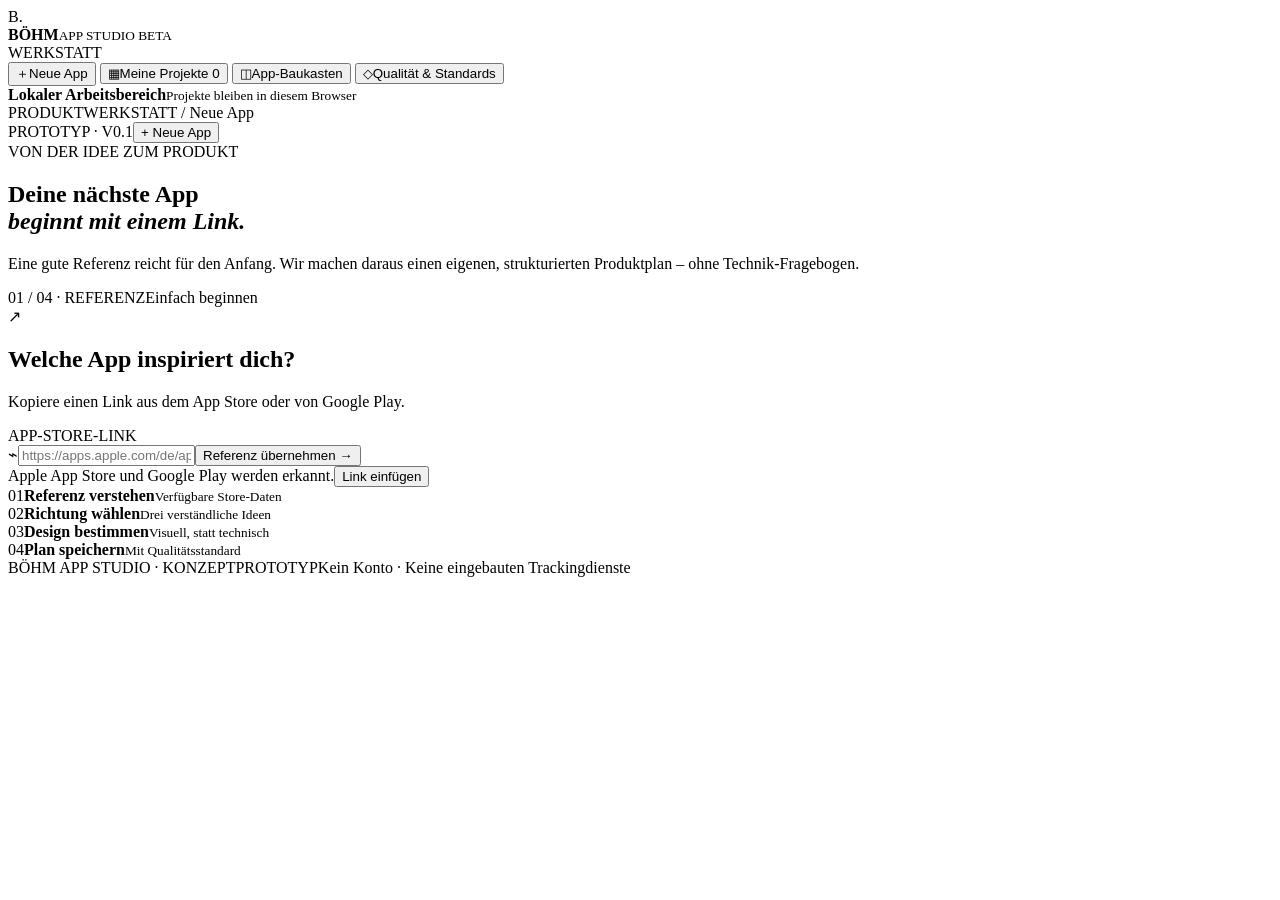
==== app-studio/index.html @ 1d3eb3e2 "Add Boehm App Studio prototype: app-studio/index.html" ====
<!doctype html>
<html lang="de">
<head>
  <meta charset="utf-8">
  <meta name="viewport" content="width=device-width, initial-scale=1, viewport-fit=cover">
  <meta name="theme-color" content="#f6f7f5">
  <meta name="robots" content="noindex,nofollow">
  <meta name="description" content="Böhm App Studio – aus einer App-Referenz einen eigenständigen, überprüfbaren Produktplan entwickeln.">
  <meta http-equiv="Content-Security-Policy" content="default-src 'self'; script-src 'self'; style-src 'self'; img-src 'self' data:; connect-src 'self' https://itunes.apple.com; object-src 'none'; base-uri 'none'; form-action 'none'; frame-ancestors 'none'">
  <meta name="referrer" content="no-referrer">
  <title>Böhm App Studio · Neue App</title>
  <link rel="stylesheet" href="./style.css">
  <script defer src="./app.js"></script>
</head>
<body>
  <div class="app-shell">
    <aside class="sidebar" aria-label="Hauptnavigation">
      <div class="brand"><div class="brand-icon" aria-hidden="true">B<span>.</span></div><div><strong>BÖHM</strong><small>APP STUDIO <span class="brand-ver">BETA</span></small></div></div>
      <div class="nav-group-label">WERKSTATT</div>
      <nav class="main-nav" id="mainNav">
        <button class="nav-link active" data-view="new" type="button"><span class="nav-icon" aria-hidden="true">＋</span>Neue App</button>
        <button class="nav-link" data-view="projects" type="button"><span class="nav-icon" aria-hidden="true">▦</span>Meine Projekte <span class="nav-count" id="navProjectCount">0</span></button>
        <button class="nav-link" data-view="modules" type="button"><span class="nav-icon" aria-hidden="true">◫</span>App-Baukasten</button>
        <button class="nav-link" data-view="quality" type="button"><span class="nav-icon" aria-hidden="true">◇</span>Qualität & Standards</button>
      </nav>
      <div class="sidebar-bottom"><span class="status-pulse"></span><div><strong>Lokaler Arbeitsbereich</strong><small>Projekte bleiben in diesem Browser</small></div></div>
    </aside>
    <div class="main-area">
      <header class="topbar"><div class="breadcrumb">PRODUKTWERKSTATT <span class="slash">/</span> <span id="breadcrumbCurrent">Neue App</span></div><div class="top-actions"><span class="top-pill">PROTOTYP · V0.1</span><button type="button" class="top-new" id="topNew">+ Neue App</button></div></header>
      <main class="content">
        <section id="view-new" class="view active">
          <div class="page-heading"><div class="eyebrow"><span class="eyebrow-line"></span> VON DER IDEE ZUM PRODUKT</div><h1>Deine nächste App<br><em>beginnt mit einem Link.</em></h1><p>Eine gute Referenz reicht für den Anfang. Wir machen daraus einen eigenen, strukturierten Produktplan – ohne Technik-Fragebogen.</p></div>
          <div class="progress-rail" aria-label="Fortschritt"><div class="progress-segment active" data-stepbar="1"></div><div class="progress-segment" data-stepbar="2"></div><div class="progress-segment" data-stepbar="3"></div><div class="progress-segment" data-stepbar="4"></div></div>
          <div class="step-caption"><span id="stepCaption">01 / 04 · REFERENZ</span><span id="stepRight">Einfach beginnen</span></div>
          <section class="step" id="step1" aria-labelledby="step1title">
            <div class="hero-panel">
              <div class="hero-header"><span class="round-glyph" aria-hidden="true">↗</span><div><h2 id="step1title">Welche App inspiriert dich?</h2><p>Kopiere einen Link aus dem App Store oder von Google Play.</p></div></div>
              <form id="importForm" novalidate><label for="storeUrl" class="input-label">APP-STORE-LINK</label><div class="url-wrap"><span class="url-icon" aria-hidden="true">⌁</span><input id="storeUrl" type="url" inputmode="url" autocomplete="url" spellcheck="false" placeholder="https://apps.apple.com/de/app/…" maxlength="2048" required aria-describedby="urlHelp"><button type="submit" id="startAnalysis" class="primary-btn">Referenz übernehmen <span aria-hidden="true">→</span></button></div><div class="field-foot"><span id="urlHelp">Apple App Store und Google Play werden erkannt.</span><button type="button" id="pasteBtn" class="text-action">Link einfügen</button></div></form>
              <div class="notice" id="importNotice" role="status" aria-live="polite" hidden></div>
              <div class="reference-card" id="referenceCard" hidden></div>
            </div>
            <div class="below-intro"><div><span class="mini-icon">01</span><strong>Referenz verstehen</strong><small>Verfügbare Store-Daten</small></div><div><span class="mini-icon">02</span><strong>Richtung wählen</strong><small>Drei verständliche Ideen</small></div><div><span class="mini-icon">03</span><strong>Design bestimmen</strong><small>Visuell, statt technisch</small></div><div><span class="mini-icon">04</span><strong>Plan speichern</strong><small>Mit Qualitätsstandard</small></div></div>
          </section>
          <section class="step" id="step2" hidden aria-labelledby="step2title"><div class="section-overline">DEINE PRODUKTRICHTUNG</div><h2 id="step2title">Was soll deine App besonders gut können?</h2><p class="step-lead">Wir haben drei Richtungen vorbereitet. Du kannst die Empfehlung direkt übernehmen.</p><div class="option-grid" id="ideaCards"></div>
            <details class="optional-details"><summary>Referenz ergänzen <span>freiwillig · falls Informationen fehlen</span></summary>
              <div class="optional-grid"><label>Bezeichnung der Beispiel-App<input id="manualAppName" type="text" placeholder="Name aus dem Store" maxlength="130"></label><label>App-Kategorie<select id="manualGenre"><option value="">Automatisch erkennen</option><option>Audio & Klang</option><option>Wohlbefinden</option><option>Lernen</option><option>Produktivität & Tools</option><option>Spiel & Interaktion</option><option>Alltag & Lifestyle</option></select></label></div>
              <label class="optional-review-label">Vorliegende Rezensionen oder Nutzerhinweise (optional, ein Hinweis je Zeile)<textarea id="manualReviews" placeholder="Hier nur Rezensionen einfügen, die du rechtmäßig verwenden darfst. Keine personenbezogenen Daten nötig." rows="3" maxlength="16000"></textarea></label>
              <p>Eigene Ergänzungen werden als manuelle Angaben gekennzeichnet. Die Rezensionen sind keine bestätigten Fehler.</p>
            </details><div class="step-actions"><button type="button" class="secondary-btn" data-back="1">← Zurück</button><button type="button" class="primary-btn" id="chooseIdea">Gestaltung auswählen <span aria-hidden="true">→</span></button></div></section>
          <section class="step" id="step3" hidden aria-labelledby="step3title"><div class="section-overline">DEINE DESIGNRICHTUNG</div><h2 id="step3title">Wie soll sich deine App anfühlen?</h2><p class="step-lead">Alle Entwürfe haben denselben Qualitätsstandard. Wähle nur die Gestaltung, die dir gefällt.</p><div class="design-grid" id="designCards"></div><div class="step-actions"><button type="button" class="secondary-btn" data-back="2">← Zurück</button><button type="button" class="primary-btn" id="chooseDesign">Produktplan erstellen <span aria-hidden="true">→</span></button></div></section>
          <section class="step" id="step4" hidden aria-labelledby="step4title"><div class="section-overline">DEIN PRODUKTPLAN</div><div class="finish-head"><div><h2 id="step4title">Ein guter Anfang. Alles Wesentliche bedacht.</h2><p class="step-lead">Der Plan verbindet deine Entscheidungen mit Aufgaben und Prüfungen. Die App selbst ist noch nicht programmiert.</p></div><span class="plan-chip">ENTWURF · V1</span></div><div class="plan-overview" id="planOverview"></div><div class="plan-detail" id="planDetail"></div><div class="final-actions"><button type="button" class="primary-btn" id="savePlan">Projekt speichern <span aria-hidden="true">→</span></button><button type="button" class="secondary-btn" id="downloadPlan">Masterplan herunterladen</button><button type="button" class="secondary-btn" id="copyPrompt">Auftrag für ChatGPT kopieren</button></div><div class="notice" id="planNotice" role="status" hidden></div><p class="footnote">Daten, Rezensionen und Quellen werden nicht erfunden. Ohne echte Build- und Store-Anbindung verwaltet dieser Prototyp ausschließlich die Planung.</p></section>
        </section>
        <section id="view-projects" class="view" hidden><div class="page-heading compact"><div class="eyebrow"><span class="eyebrow-line"></span> DEINE APP-SAMMLUNG</div><h1>Meine Projekte<span class="heading-dot">.</span></h1><p>Deine Entwürfe sind nur in diesem Browser gespeichert. Für einen Gerätewechsel exportiere die Projektdatei.</p></div><div class="projects-toolbar"><button type="button" id="exportAll" class="secondary-btn">Alle Projekte exportieren</button><label class="secondary-btn file-label" for="importAll">Projektdatei importieren</label><input id="importAll" type="file" accept="application/json,.json" hidden><button type="button" id="clearAll" class="danger-btn">Lokale Daten löschen</button></div><div id="projectList" class="project-list"></div></section>
        <section id="view-modules" class="view" hidden><div class="page-heading compact"><div class="eyebrow"><span class="eyebrow-line"></span> DIE GEMEINSAME BASIS</div><h1>App-Baukasten<span class="heading-dot">.</span></h1><p>Gemeinsame Standards statt jedes Projekt von vorn zu beginnen. Dies ist derzeit eine Planungsübersicht, keine installierte Modulbibliothek.</p></div><div class="module-grid" id="moduleList"></div></section>
        <section id="view-quality" class="view" hidden><div class="page-heading compact"><div class="eyebrow"><span class="eyebrow-line"></span> NICHTS WICHTIGES VERGESSEN</div><h1>Qualitätsstandard<span class="heading-dot">.</span></h1><p>Bei jedem Produktplan wird die gleiche Grundlage berücksichtigt. Eine erfolgreiche Prüfung kann erst nach realer Umsetzung gemeldet werden.</p></div><div class="quality-list" id="qualityList"></div></section>
      </main>
      <footer class="app-footer"><span>BÖHM APP STUDIO · KONZEPTPROTOTYP</span><span>Kein Konto · Keine eingebauten Trackingdienste</span></footer>
    </div>
  </div>
  <dialog id="modal"><div class="dialog-inner"><button type="button" id="closeModal" class="dialog-close" aria-label="Schließen">×</button><h2 id="modalTitle">Hinweis</h2><p id="modalText"></p><textarea id="modalTextarea" rows="9" readonly hidden></textarea><div class="modal-actions"><button type="button" id="modalCancel" class="secondary-btn">Abbrechen</button><button type="button" id="modalConfirm" class="primary-btn">Bestätigen</button></div></div></dialog>
</body>
</html>
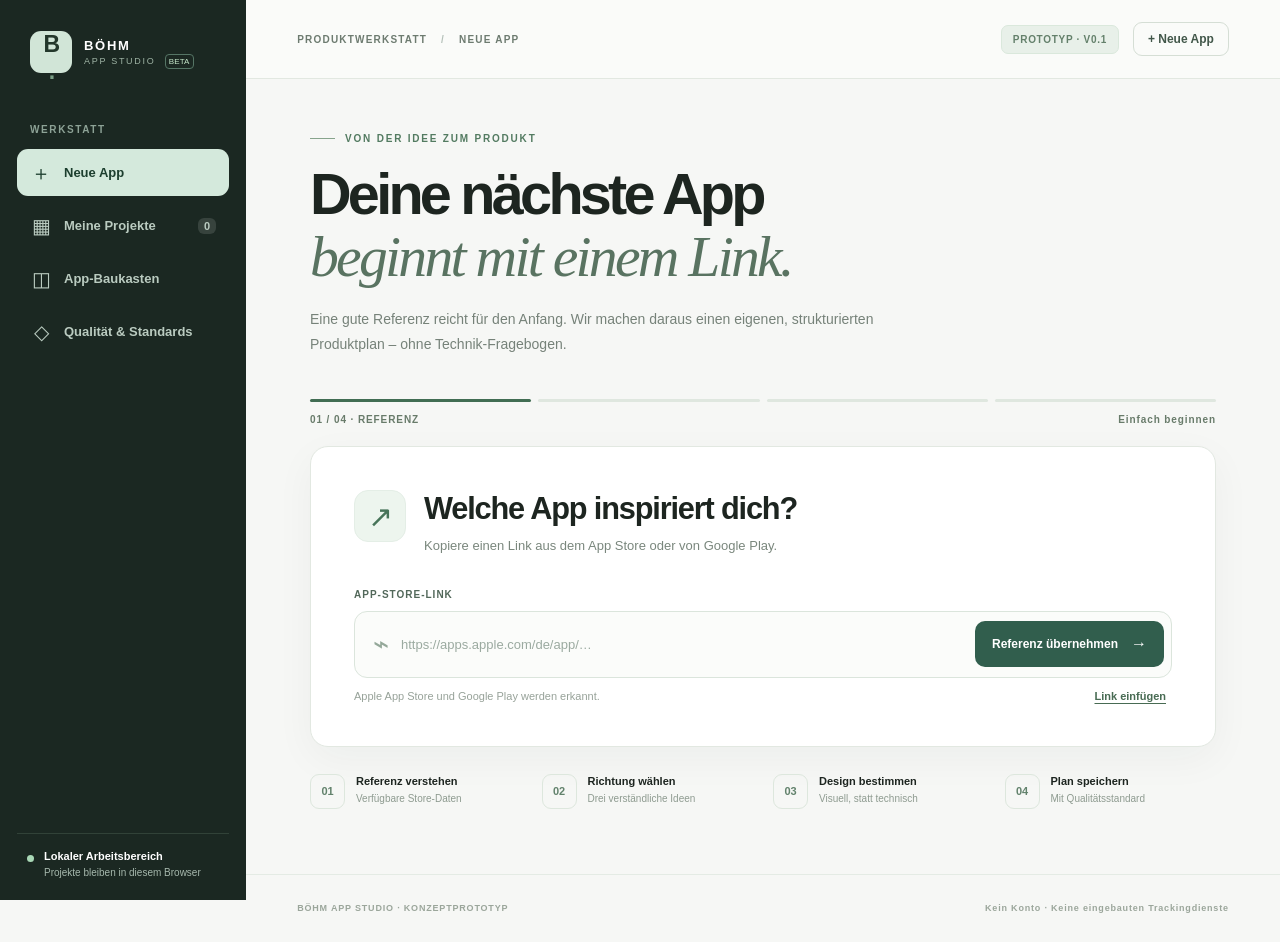
==== commit 26b3aa4f: "Add mood pilot one-click import and safe project version updates" ====
--- a/app-studio/index.html
+++ b/app-studio/index.html
@@ -50,7 +50,7 @@
           <section class="step" id="step3" hidden aria-labelledby="step3title"><div class="section-overline">DEINE DESIGNRICHTUNG</div><h2 id="step3title">Wie soll sich deine App anfühlen?</h2><p class="step-lead">Alle Entwürfe haben denselben Qualitätsstandard. Wähle nur die Gestaltung, die dir gefällt.</p><div class="design-grid" id="designCards"></div><div class="step-actions"><button type="button" class="secondary-btn" data-back="2">← Zurück</button><button type="button" class="primary-btn" id="chooseDesign">Produktplan erstellen <span aria-hidden="true">→</span></button></div></section>
           <section class="step" id="step4" hidden aria-labelledby="step4title"><div class="section-overline">DEIN PRODUKTPLAN</div><div class="finish-head"><div><h2 id="step4title">Ein guter Anfang. Alles Wesentliche bedacht.</h2><p class="step-lead">Der Plan verbindet deine Entscheidungen mit Aufgaben und Prüfungen. Die App selbst ist noch nicht programmiert.</p></div><span class="plan-chip">ENTWURF · V1</span></div><div class="plan-overview" id="planOverview"></div><div class="plan-detail" id="planDetail"></div><div class="final-actions"><button type="button" class="primary-btn" id="savePlan">Projekt speichern <span aria-hidden="true">→</span></button><button type="button" class="secondary-btn" id="downloadPlan">Masterplan herunterladen</button><button type="button" class="secondary-btn" id="copyPrompt">Auftrag für ChatGPT kopieren</button></div><div class="notice" id="planNotice" role="status" hidden></div><p class="footnote">Daten, Rezensionen und Quellen werden nicht erfunden. Ohne echte Build- und Store-Anbindung verwaltet dieser Prototyp ausschließlich die Planung.</p></section>
         </section>
-        <section id="view-projects" class="view" hidden><div class="page-heading compact"><div class="eyebrow"><span class="eyebrow-line"></span> DEINE APP-SAMMLUNG</div><h1>Meine Projekte<span class="heading-dot">.</span></h1><p>Deine Entwürfe sind nur in diesem Browser gespeichert. Für einen Gerätewechsel exportiere die Projektdatei.</p></div><div class="projects-toolbar"><button type="button" id="exportAll" class="secondary-btn">Alle Projekte exportieren</button><label class="secondary-btn file-label" for="importAll">Projektdatei importieren</label><input id="importAll" type="file" accept="application/json,.json" hidden><button type="button" id="clearAll" class="danger-btn">Lokale Daten löschen</button></div><div id="projectList" class="project-list"></div></section>
+        <section id="view-projects" class="view" hidden><div class="page-heading compact"><div class="eyebrow"><span class="eyebrow-line"></span> DEINE APP-SAMMLUNG</div><h1>Meine Projekte<span class="heading-dot">.</span></h1><p>Deine Entwürfe sind nur in diesem Browser gespeichert. Für einen Gerätewechsel exportiere die Projektdatei.</p></div><div class="projects-toolbar"><button type="button" id="exportAll" class="secondary-btn">Alle Projekte exportieren</button><label class="secondary-btn file-label" for="importAll">Projektdatei importieren</label><input id="importAll" type="file" accept="application/json,.json" hidden><button type="button" id="clearAll" class="danger-btn">Lokale Daten löschen</button></div><div class="pilot-invite"><div><span class="pilot-kicker">PILOTPROJEKT · REFERENZ MOODISTORY</span><strong>Stimmungskalender – Gefühle ohne Bewertung</strong><p>Vorbereiteter Masterplan, Design-Vorschau und dokumentierter Entwicklungsstand. Die echten App-Store-Builds stehen noch aus.</p></div><div class="pilot-invite-actions"><button type="button" class="primary-btn" id="pilotImport">Pilotprojekt übernehmen</button><a class="secondary-btn" href="https://matthiasboehm247.github.io/stimmungskalender-demo/" target="_blank" rel="noopener noreferrer">Design-Vorschau ansehen ↗</a></div></div><div id="projectList" class="project-list"></div></section>
         <section id="view-modules" class="view" hidden><div class="page-heading compact"><div class="eyebrow"><span class="eyebrow-line"></span> DIE GEMEINSAME BASIS</div><h1>App-Baukasten<span class="heading-dot">.</span></h1><p>Gemeinsame Standards statt jedes Projekt von vorn zu beginnen. Dies ist derzeit eine Planungsübersicht, keine installierte Modulbibliothek.</p></div><div class="module-grid" id="moduleList"></div></section>
         <section id="view-quality" class="view" hidden><div class="page-heading compact"><div class="eyebrow"><span class="eyebrow-line"></span> NICHTS WICHTIGES VERGESSEN</div><h1>Qualitätsstandard<span class="heading-dot">.</span></h1><p>Bei jedem Produktplan wird die gleiche Grundlage berücksichtigt. Eine erfolgreiche Prüfung kann erst nach realer Umsetzung gemeldet werden.</p></div><div class="quality-list" id="qualityList"></div></section>
       </main>
--- a/app-studio/style.css
+++ b/app-studio/style.css
@@ -0,0 +1,4 @@
+:root{--ink:#1d2520;--muted:#75817a;--hair:#e2e8e1;--page:#f6f7f5;--paper:#fff;--forest:#315e4d;--forest-dark:#244d3e;--shadow:0 12px 40px rgba(27,52,36,.045);font-family:Inter,-apple-system,BlinkMacSystemFont,"Segoe UI",Helvetica,Arial,sans-serif;color:var(--ink);font-synthesis:none}*{box-sizing:border-box}html{scroll-behavior:smooth}body{margin:0;background:var(--page);min-height:100vh;-webkit-font-smoothing:antialiased}button,input,textarea{font:inherit}button{cursor:pointer}button:disabled{cursor:default;opacity:.5}button:focus-visible,input:focus-visible,textarea:focus-visible{outline:3px solid #87b39b;outline-offset:3px}[hidden]{display:none!important}.app-shell{min-height:100vh;display:flex}.sidebar{background:#1b2822;color:#fff;flex:0 0 246px;min-height:100vh;position:sticky;top:0;height:100vh;padding:31px 17px 20px;display:flex;flex-direction:column}.brand{display:flex;gap:12px;align-items:center;padding:0 13px 46px}.brand-icon{height:42px;width:42px;border-radius:11px;background:#d1e5d7;color:#23372b;font-weight:840;font-size:23px;display:grid;place-items:center;letter-spacing:-.08em}.brand-icon span{color:#7a9e85}.brand strong{display:block;font-weight:780;letter-spacing:.13em;font-size:13px}.brand small{display:block;font-size:9px;letter-spacing:.19em;color:#9eb3a4;margin-top:3px}.brand-ver{color:#c6e8cb;font-size:8px;letter-spacing:.02em;border:1px solid #557565;border-radius:4px;padding:2px 3px;margin-left:5px}.nav-group-label{font-size:10px;letter-spacing:.16em;color:#8da296;font-weight:700;margin:5px 13px 14px}.main-nav{display:grid;gap:6px}.nav-link{color:#bacbc0;background:transparent;border:0;text-align:left;border-radius:11px;min-height:47px;display:flex;align-items:center;gap:12px;padding:0 13px;font-size:13px;font-weight:620}.nav-link:hover{background:#2b3c32;color:#fff}.nav-link.active{background:#d4e9dc;color:#1c3e2e;font-weight:730}.nav-icon{font-size:20px;line-height:1;width:22px;text-align:center}.nav-count{margin-left:auto;background:#ffffff20;font-size:11px;padding:2px 6px;border-radius:6px}.nav-link.active .nav-count{background:#bddac6}.sidebar-bottom{margin-top:auto;display:flex;gap:10px;padding:16px 10px 0;border-top:1px solid #314238}.status-pulse{width:7px;height:7px;border-radius:50%;background:#a9d8b6;margin-top:5px;flex-shrink:0}.sidebar-bottom strong{display:block;font-size:11px;font-weight:650}.sidebar-bottom small{display:block;color:#a6b8ad;font-size:10px;margin-top:4px;line-height:1.45}.main-area{flex:1;min-width:0;display:flex;flex-direction:column}.topbar{height:79px;border-bottom:1px solid var(--hair);display:flex;align-items:center;justify-content:space-between;padding:0 clamp(20px,4vw,65px);background:#fafbf9}.breadcrumb{font-size:10px;font-weight:750;letter-spacing:.12em;color:#6d7b70;text-transform:uppercase}.slash{color:#b4c0b9;padding:0 10px}.top-actions{display:flex;gap:14px;align-items:center}.top-pill{font-size:10px;letter-spacing:.07em;color:#64806b;background:#e8f0e9;border:1px solid #dae8dc;padding:8px 11px;border-radius:7px;font-weight:700}.top-new{border:1px solid #d5ded5;background:transparent;border-radius:9px;padding:9px 14px;font-weight:650;font-size:12px;color:#42574a}.top-new:hover{background:#eef3ed}.content{width:100%;max-width:1180px;padding:clamp(28px,4.2vw,68px) clamp(20px,5vw,70px) 65px;margin:0 auto;flex:1}.view{animation:appear .24s ease}@keyframes appear{from{opacity:0;transform:translateY(7px)}to{opacity:1;transform:translateY(0)}}.page-heading{max-width:760px;margin-bottom:43px}.page-heading.compact{margin-bottom:31px}.eyebrow{font-size:10px;letter-spacing:.18em;font-weight:820;color:#537b61;display:flex;align-items:center;gap:10px;margin-bottom:19px}.eyebrow-line{height:1px;width:25px;background:#87a48c}.page-heading h1{font-size:clamp(39px,4.5vw,65px);font-weight:770;letter-spacing:-.065em;line-height:1.08;margin:0 0 19px}.page-heading h1 em{font-family:Georgia,"Times New Roman",serif;font-weight:400;font-style:italic;letter-spacing:-.047em;color:#597361}.heading-dot{color:#88b08d}.page-heading p{max-width:575px;margin:0;font-size:14px;line-height:1.75;color:#768279}.progress-rail{display:flex;gap:7px;margin-bottom:12px}.progress-segment{height:3px;background:#dfe7df;flex:1;border-radius:4px}.progress-segment.active,.progress-segment.complete{background:#416d53}.step-caption{display:flex;justify-content:space-between;font-size:10px;letter-spacing:.09em;color:#687b6a;font-weight:720;margin-bottom:21px}.hero-panel,.step:not(#step1),.surface{background:var(--paper);border:1px solid var(--hair);box-shadow:var(--shadow);border-radius:18px}.hero-panel{padding:clamp(24px,4vw,43px)}.hero-header{display:flex;gap:18px;align-items:flex-start;margin-bottom:32px}.round-glyph{display:grid;place-items:center;border:1px solid #e4eee6;background:#edf5ee;width:52px;height:52px;flex-shrink:0;border-radius:14px;font-size:30px;font-weight:350;color:#477459}.hero-header h2,.step h2{font-size:clamp(24px,2.4vw,31px);letter-spacing:-.038em;line-height:1.18;margin:1px 0 9px;font-weight:750}.hero-header p{margin:0;color:#7a877d;font-size:13px;line-height:1.55}.input-label{font-size:10px;font-weight:780;letter-spacing:.1em;color:#52685a;display:block;margin-bottom:11px}.url-wrap{display:flex;gap:9px;align-items:center;border:1px solid #dbe5dc;border-radius:13px;background:#fbfcfa;padding:7px 7px 7px 15px;min-height:67px;transition:border-color .2s,box-shadow .2s}.url-wrap:focus-within{border-color:#85ae91;box-shadow:0 0 0 3px #8bbfa322}.url-icon{font-size:27px;color:#94a899;padding:0 3px}.url-wrap input{min-width:0;flex:1;border:0;background:transparent;outline:0;font-size:13px;color:#25382b;padding:12px 0}.url-wrap input:focus-visible{outline:none}.url-wrap input::placeholder{color:#9baaa0}.primary-btn,.secondary-btn,.danger-btn{border-radius:10px;min-height:45px;padding:13px 16px;font-size:12px;font-weight:710;transition:background .16s,transform .15s;border:1px solid transparent;display:inline-flex;align-items:center;justify-content:center;gap:13px;text-decoration:none}.primary-btn{background:var(--forest);color:white}.primary-btn:hover:not(:disabled){background:var(--forest-dark)}.primary-btn span:last-child{font-size:16px;font-weight:350}.secondary-btn{background:#fff;border-color:#dbe4dc;color:#31523d}.secondary-btn:hover:not(:disabled){background:#f4f8f4}.danger-btn{background:#fff;border-color:#efdad7;color:#a95049}.danger-btn:hover{background:#fff2f1}.field-foot{display:flex;justify-content:space-between;align-items:center;gap:10px;margin-top:11px;color:#97a299;font-size:11px}.text-action{border:0;background:transparent;color:#486b53;text-decoration:underline;text-underline-offset:3px;font-size:11px;font-weight:650;white-space:nowrap}.notice{font-size:12px;line-height:1.6;margin-top:20px;border:1px solid #e0e9e1;background:#f6faf6;border-radius:9px;padding:13px 16px;color:#4f6c55}.notice.error{border-color:#f0d7d1;color:#964b40;background:#fff7f6}.reference-card{margin-top:24px;padding-top:24px;border-top:1px solid var(--hair)}.reference-row{display:flex;align-items:flex-start;justify-content:space-between;gap:18px}.reference-row strong{font-size:18px;letter-spacing:-.02em;display:block}.reference-row small{display:block;color:#728277;margin:7px 0 10px}.reference-row a{font-size:11px;font-weight:650;color:#42654d;white-space:nowrap}.ref-tags{display:flex;gap:7px;flex-wrap:wrap}.ref-tags span{font-size:10px;border:1px solid #d9e3da;border-radius:6px;color:#5a705e;padding:5px 7px}.below-intro{display:grid;grid-template-columns:repeat(4,1fr);gap:20px;margin-top:27px}.below-intro>div{display:grid;grid-template-columns:37px auto;grid-template-rows:auto auto;column-gap:9px;align-items:center}.mini-icon{height:35px;width:35px;border:1px solid #dde7dd;border-radius:9px;display:grid;place-items:center;font-size:11px;font-weight:850;color:#62826c;grid-row:span 2}.below-intro strong{font-size:11px;font-weight:730}.below-intro small{font-size:10px;color:#8e9b90;line-height:1.6}.step:not(#step1){padding:clamp(23px,3.8vw,40px)}.section-overline{font-size:10px;letter-spacing:.15em;font-weight:790;color:#64876c;margin-bottom:13px}.step-lead{font-size:13px;line-height:1.7;color:#78877b;margin:0 0 26px}.option-grid{display:grid;grid-template-columns:repeat(3,minmax(0,1fr));gap:13px}.option-card,.design-card{border:1px solid #e1e7e0;border-radius:14px;background:#fcfdfb;text-align:left;overflow:hidden;position:relative;min-width:0}.option-card{padding:23px 20px;min-height:205px}.option-card.selected,.design-card.selected{border:2px solid #4d8160;background:#f7fbf7}.option-card:hover,.design-card:hover{box-shadow:0 9px 22px #1f3a2920}.choice-mark{height:24px;width:24px;display:grid;place-items:center;color:#53785c;background:#edf4ee;border-radius:7px;font-size:15px;margin-bottom:18px}.option-card.selected .choice-mark,.design-card.selected .choice-mark{color:#fff;background:#4b7958}.option-card h3,.design-card h3{margin:0 0 8px;font-size:16px;font-weight:740;letter-spacing:-.03em}.option-card p{color:#78877c;font-size:12px;line-height:1.55;margin:0}.reco-tag{position:absolute;top:12px;right:12px;color:#52755b;background:#e8f3e8;border-radius:5px;padding:5px 7px;font-size:9px;font-weight:780;letter-spacing:.04em}.step-actions,.final-actions{display:flex;gap:11px;align-items:center;flex-wrap:wrap;margin-top:26px}.step-actions .primary-btn{margin-left:auto}.design-grid{display:grid;grid-template-columns:repeat(3,minmax(0,1fr));gap:13px}.design-card{padding:12px}.mock-screen{height:223px;border-radius:9px;margin-bottom:15px;overflow:hidden;padding:18px 17px;display:flex;flex-direction:column;justify-content:space-between;position:relative}.mock-light{background:#f6f7f6;color:#253329}.mock-warm{background:#e8e0d1;color:#55483d}.mock-dark{background:#1a2828;color:#f3f5f0}.mock-header{font-size:9px;font-weight:840;letter-spacing:.13em;display:flex;justify-content:space-between;align-items:center}.mock-header i{display:block;height:16px;width:16px;border:1px solid currentColor;border-radius:50%;opacity:.6}.mock-title{font-size:24px;font-weight:790;letter-spacing:-.045em;line-height:1.08;max-width:160px}.mock-warm .mock-title{font-family:Georgia,serif;font-weight:400;font-style:italic}.mock-card{height:78px;border:1px solid #d4dfd5;background:#fff;border-radius:9px;display:flex;align-items:center;justify-content:space-around}.mock-card b{width:44px;height:44px;border-radius:50%;background:#d7e8d9;display:grid;place-items:center;font-size:23px;font-weight:400;color:#52715c}.mock-card span{height:8px;width:57px;background:#e8eee8;border-radius:9px}.mock-warm .mock-card{background:#d3c4ad;border-color:#cbbb9f}.mock-warm .mock-card b{background:#8c785f;color:white}.mock-dark .mock-card{background:#293c3b;border-color:#40605c}.mock-dark .mock-card b{background:#9fd1b2;color:#173c2e}.mock-dark .mock-card span{background:#66897f}.design-meta{padding:0 4px 8px}.design-meta h3{font-size:14px}.design-meta p{font-size:11px;color:#87968a;line-height:1.4;margin:0}.finish-head{display:flex;justify-content:space-between;gap:12px;align-items:flex-start}.plan-chip{white-space:nowrap;color:#657e6c;background:#eef5ef;font-size:10px;border-radius:6px;padding:7px 9px;font-weight:700}.plan-overview{display:grid;grid-template-columns:repeat(3,minmax(0,1fr));gap:10px;margin:6px 0 24px}.plan-overview .fact{border:1px solid #e3eae2;border-radius:11px;padding:16px;background:#fbfcfa;min-width:0}.fact small{font-size:10px;color:#829184;display:block;margin-bottom:6px}.fact strong{font-size:13px;font-weight:750;line-height:1.4;overflow-wrap:anywhere;display:block}.plan-detail{display:grid;grid-template-columns:1.1fr 1fr;gap:22px}.plan-block{border:1px solid #e6ede7;border-radius:13px;padding:20px}.plan-block h3{font-size:13px;margin:0 0 15px}.plan-block ul{padding:0;margin:0;list-style:none;display:grid;gap:13px}.plan-block li{display:flex;gap:10px;align-items:flex-start;font-size:12px;line-height:1.48;color:#566c5d}.plan-block li:before{content:'✓';color:#6b9776;font-weight:800}.plan-block li.open:before{content:'○';color:#b88a52}.plan-block small{color:#92a094;display:block;font-size:10px;margin:12px 0 0}.footnote{color:#98a49a;font-size:10px;line-height:1.7;margin-top:22px}.projects-toolbar{display:flex;flex-wrap:wrap;gap:10px;margin-bottom:23px}.project-list{display:grid;gap:12px}.project-card{border-radius:14px;border:1px solid var(--hair);background:white;padding:22px;display:flex;justify-content:space-between;align-items:center;gap:12px}.project-card h3{font-size:16px;letter-spacing:-.02em;margin:0 0 7px}.project-card p{font-size:11px;color:#89988b;margin:0}.project-actions{display:flex;gap:8px;flex-wrap:wrap}.empty-panel{padding:52px 25px;background:white;border:1px dashed #d1ded4;border-radius:16px;text-align:center}.empty-panel h2{font-size:21px;letter-spacing:-.03em}.empty-panel p{font-size:12px;line-height:1.6;color:#829085}.module-grid{display:grid;grid-template-columns:repeat(3,minmax(0,1fr));gap:13px}.module-card{background:white;border:1px solid var(--hair);border-radius:13px;padding:23px}.module-number{color:#7fa18a;font-size:10px;font-weight:800}.module-card h3{font-size:14px;margin:15px 0 9px}.module-card p{font-size:11px;color:#809083;line-height:1.6;margin:0}.module-card small{display:block;margin-top:15px;color:#9aa79d;font-size:10px}.quality-list{display:grid;gap:10px}.quality-item{display:flex;align-items:flex-start;gap:16px;padding:19px 22px;border:1px solid var(--hair);background:white;border-radius:11px}.quality-item>span{display:grid;place-items:center;border:1px solid #deebe0;background:#f0f7f1;border-radius:8px;color:#63866b;flex-shrink:0;width:30px;height:30px;font-weight:760;font-size:11px}.quality-item h3{margin:0 0 6px;font-size:13px}.quality-item p{margin:0;font-size:11px;color:#859286;line-height:1.6}.app-footer{min-height:68px;padding:17px clamp(20px,4vw,65px);border-top:1px solid #e4ebe4;display:flex;justify-content:space-between;align-items:center;gap:20px;color:#9ba69b;font-size:9px;letter-spacing:.09em;font-weight:650}.dialog-inner{min-width:min(420px,90vw);max-width:640px;padding:26px;position:relative}.dialog-inner h2{font-size:23px;margin:0 40px 10px 0}.dialog-inner p{font-size:13px;line-height:1.6;color:#6f7f71}.dialog-inner textarea{width:100%;border:1px solid #d9e4dc;border-radius:9px;padding:12px;font-size:11px;line-height:1.5}.dialog-close{position:absolute;right:18px;top:13px;border:0;background:transparent;font-size:25px;color:#8fa092}.modal-actions{display:flex;justify-content:flex-end;gap:9px;margin-top:22px}dialog{border:1px solid #e0e8e0;border-radius:15px;box-shadow:0 30px 90px #0e2d1830;padding:0;max-width:92vw}dialog::backdrop{background:#1321198a}@media(max-width:1050px){.sidebar{flex-basis:214px}.below-intro{grid-template-columns:repeat(2,1fr)}.option-grid{grid-template-columns:repeat(3,1fr)}.option-card{padding:20px 14px}}@media(max-width:790px){.app-shell{display:block}.sidebar{position:static;height:auto;min-height:0;padding:13px 18px 0;background:#1b2822}.brand{padding:0 0 11px}.brand-icon{width:34px;height:34px;font-size:20px}.sidebar .nav-group-label,.sidebar-bottom{display:none}.main-nav{display:flex;overflow-x:auto;gap:4px;padding-bottom:10px;scrollbar-width:none}.main-nav::-webkit-scrollbar{display:none}.nav-link{white-space:nowrap;padding:9px 11px;min-height:36px;font-size:11px;border-radius:8px}.nav-icon{font-size:17px;width:16px}.topbar{height:56px;padding:0 19px}.top-pill{display:none}.top-new{font-size:11px;padding:8px}.content{padding:33px 18px 54px}.page-heading{margin-bottom:28px}.page-heading h1{font-size:clamp(39px,8vw,56px)}.url-wrap{flex-wrap:wrap}.url-wrap input{min-height:43px}.url-wrap .primary-btn{width:100%}.below-intro{grid-template-columns:repeat(2,1fr)}.option-grid,.design-grid{grid-template-columns:1fr}.option-card{min-height:0;padding:19px}.choice-mark{margin-bottom:9px}.design-grid{grid-template-columns:repeat(3,minmax(0,1fr))}.mock-screen{height:150px;padding:12px}.mock-title{font-size:16px}.mock-card{height:45px}.mock-card b{height:25px;width:25px;font-size:15px}.mock-card span{height:6px;width:22px}.design-card{padding:7px}.design-meta h3{font-size:11px}.design-meta p{font-size:10px}.plan-detail{grid-template-columns:1fr}.module-grid{grid-template-columns:repeat(2,minmax(0,1fr))}.app-footer{padding:16px 20px;font-size:8px}}@media(max-width:480px){.breadcrumb{font-size:9px}.top-actions{gap:4px}.hero-header{gap:12px}.round-glyph{width:43px;height:43px;font-size:24px}.below-intro{gap:16px 8px}.below-intro strong{font-size:10px}.below-intro small{font-size:9px}.plan-overview{grid-template-columns:1fr}.finish-head{display:block}.plan-chip{display:inline-block;margin-bottom:17px}.design-grid{gap:7px}.design-meta p{display:none}.mock-screen{height:125px;padding:10px}.mock-title{font-size:14px}.mock-card{height:38px}.mock-card span{display:none}.project-card{align-items:flex-start;flex-direction:column}.app-footer{flex-direction:column;align-items:flex-start;gap:7px}.field-foot{font-size:10px}}@media(prefers-reduced-motion:reduce){*,*::before,*::after{scroll-behavior:auto!important;animation-duration:0s!important;transition-duration:0s!important}}
+.optional-details{margin-top:20px;padding:15px 18px;border:1px solid #e4ebe4;border-radius:12px;background:#fafcf9}.optional-details summary{cursor:pointer;color:#436b4e;font-size:12px;font-weight:730}.optional-details summary span{color:#97a69a;font-weight:480;margin-left:6px}.optional-details p{font-size:11px;line-height:1.55;color:#8b9b8e}.optional-grid{display:grid;grid-template-columns:1fr 1fr;gap:12px;margin:18px 0}.optional-grid label,.optional-review-label{display:block;color:#546e5c;font-size:11px;font-weight:700}.optional-grid input,.optional-grid select,.optional-review-label textarea{margin-top:7px;display:block;width:100%;border:1px solid #dfe7df;border-radius:8px;background:#fff;color:#2d3d32;padding:11px;font-size:12px;font-weight:440;min-width:0}.optional-review-label textarea{resize:vertical;line-height:1.5}@media(max-width:600px){.optional-grid{grid-template-columns:1fr}}
+
+.project-status{margin-top:7px!important}.feedback-heading{margin-top:24px!important}.feedback-description{font-size:12px;line-height:1.55;color:#6b816e;margin:0}
